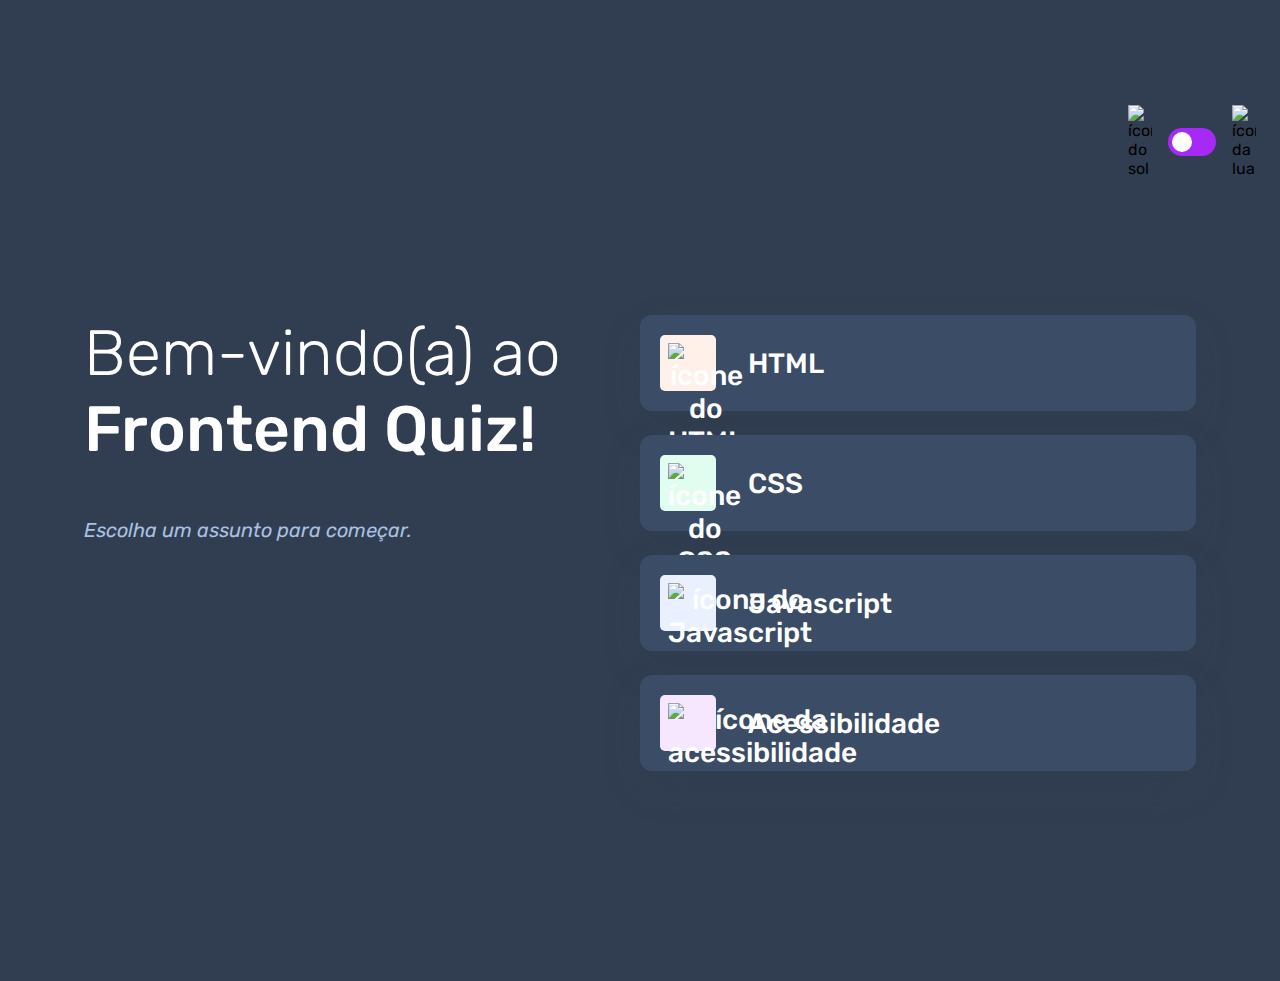
==== index.html @ ee559009 "adaptações das cores para o tema escuro" ====
<!DOCTYPE html>
<html lang="pt-BR">
<head>
    <meta charset="UTF-8">
    <meta name="viewport" content="width=device-width, initial-scale=1.0">
    <link rel="preconnect" href="https://fonts.googleapis.com">
    <link rel="preconnect" href="https://fonts.gstatic.com" crossorigin>
    <link href="https://fonts.googleapis.com/css2?family=Rubik:ital,wght@0,300..900;1,300..900&display=swap" rel="stylesheet">
    <link rel="stylesheet" href="style.css">
    <title>Quiz App</title>
</head>
<body class="escuro">
     <header>
        <div class="tema">
            <img src="./assets/images/icon-sun-dark.svg" alt="ícone do sol">
            <button>
                <div></div>
            </button>
            <img src="./assets/images/icon-moon-dark.svg" alt="ícone da lua">
        </div>
     </header>

     <main>
        <section class="boas_vindas">
            <h1>
                Bem-vindo(a) ao <br> 
                <strong>Frontend Quiz!</strong>
            </h1>
            
            <p>Escolha um assunto para começar.</p>
        </section>

        <section class="assuntos">
            <button class="botao_html">
                <div>
                    <img src="./assets/images/icon-html.svg" alt="ícone do HTML">
                </div>
                HTML
            </button>

            <button class="botao_css">
                <div>
                    <img src="./assets/images/icon-css.svg" alt="ícone do CSS">
                </div>
                CSS
            </button>

            <button class="botao_javascript">
                <div>
                    <img src="./assets/images/icon-js.svg" alt="ícone do Javascript">
                </div>
                Javascript
            </button>

            <button class="botao_acessibilidade">
                <div>
                    <img src="./assets/images/icon-accessibility.svg" alt="ícone da acessibilidade">

                </div>
                Acessibilidade
            </button>
        </section>
     </main>
</body>
</html>
---- style.css ----
*{
    margin: 0;
    padding: 0;
    box-sizing: border-box;
    font-family: "Rubik", sans-serif; 
    -webkit-font-smoothing: antialiased;
}
:root{
    --bg-color:#f4f6fa;
    --purple:#a729f5;
    --primary-text-color: #313e51;
    --secondary-text-color:#626c7f;
    --button-bg:#fff;
    --white:#fff;
    --shadow: 0px 16px 40px 0px rgba(143,160,193,0.14); 
    --bg-html:#fff1e9;
    --bg-css:#e0fdef;
    --bg-javascript:#ebf0ff;
    --bg-acessibilidade:#f6e7ff;
    --bg-mobile: url(./assets/images/pattern-background-mobile-light.svg);
    --bg-desktop:url(./assets/images/pattern-background-desktop-light.svg);
}

body.escuro{
    --bg-color:#313e51;
    --bg-mobile: url(./assets/images/pattern-background-mobile-dark.svg);
    --bg-desktop:url(./assets/images/pattern-background-desktop-dark.svg);
    --primary-text-color: #fff;
    --secondary-text-color:#abc1e1;
    --button-bg:#3b4d66;
    --shadow:0px 16px 40px 0px rgba(49,62,81,0.14);

}

body{
    height: 100svh;
    background: var(--bg-mobile) var(--bg-color) ;
    background-repeat: no-repeat;
    background-size: cover;
}

header{

padding: 16px 24px;
display: flex;
justify-content: flex-end;
}

.tema{
    padding: 8px 0;
    display: flex;
    align-items: center;
    gap: 8px;
}

.tema img{
    width: 16px;
}

.tema button{
    height: 20px;
    width: 32px;
    background: var(--purple);
    border: 0;
    border-radius: 999px;
    padding: 4px;
}

.tema button div{
    background: var(--white);
    width: 12px;
    height: 12px;
    border-radius: 999px;
}

main{
    padding: 32px 24px;
}

.boas_vindas{
    margin-bottom: 40px;
}

.boas_vindas h1{
    font-size: 40px;
    font-weight: 300;
    color: var(--primary-text-color);
    margin-bottom:16px ;
}

.boas_vindas h1 strong{
    font-weight: 500;
}

.boas_vindas p{
    color:var(--secondary-text-color);
    font-size: 14px;
    line-height: 150%;
    font-style: italic;
}

.assuntos{
    display:flex;
    flex-direction: column;
    gap:12px;
}

.assuntos button{
    border: none;
    background: var(--button-bg);
    display: flex;
    align-items: center;
    gap: 16px;
    padding: 12px;
    border-radius: 12px; 
    box-shadow: var(--shadow);
    font-size: 18px;
    font-weight: 500;
    color: var(--primary-text-color);
}

.assuntos button div{
    width: 40px;
    height: 40px;
    padding: 5px;
    border-radius: 5px;
}

.assuntos button img{
    width: 100%;
}

.botao_html div{
    background: var(--bg-html) ;
}

.botao_css div{
    background: var(--bg-css);
}

.botao_javascript div{
    background: var(--bg-javascript);
}

.botao_acessibilidade div{
    background: var(--bg-acessibilidade);
}

@media(min-width:1100px){
    body{
        background: var(--bg-desktop) var(--bg-color);
        background-size: cover;
        background-repeat: no-repeat;

    }

    header{
        margin-block:81px
    }

    .tema {
        gap: 16px;
    }

    .tema img{
        width: 24px;
    }

    .tema button{
        width:48px ;
        height: 28px;
    }

    .tema button div{
        width: 20px;
        height: 20px;
    }

    main{
        display: flex;
        max-width: 1160px;
        margin-inline: auto;

    }

    section{
        width:100%;
    }

    .boas_vindas h1{
        font-size: 64px;
        margin-bottom: 48px;
    }

    .boas_vindas p{
        font-size: 20px;
    }

    .assuntos{
        gap:24px
    }

    .assuntos button{
        font-size: 28px;
        padding: 20px;
        gap: 32px;
    }

    .assuntos button div{
        width: 56px;
        height: 56px;
        padding: 8px;
    }
}
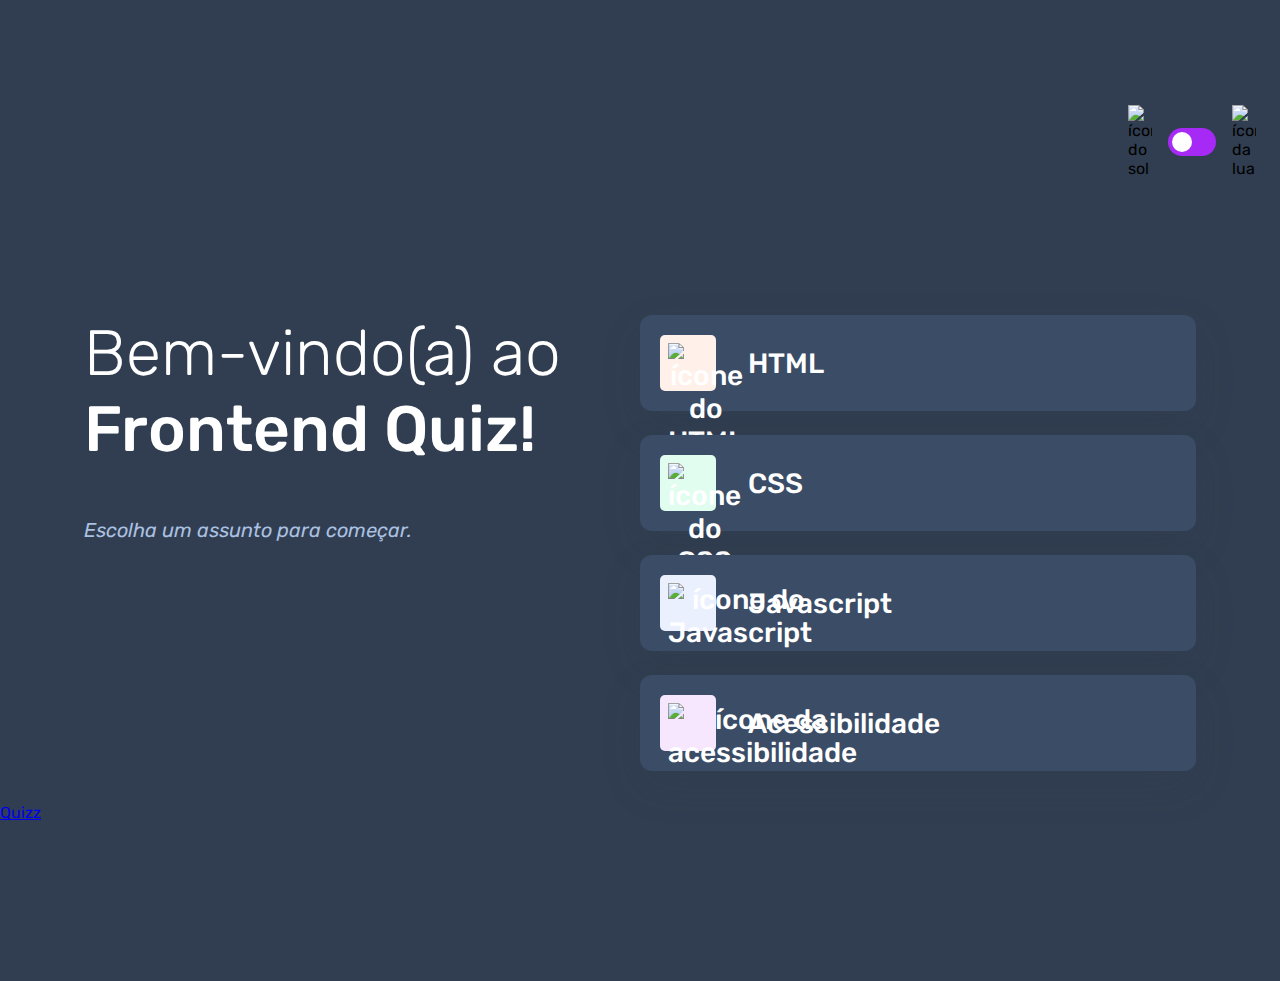
==== commit 7038a7c5: "criação da página do quiz" ====
--- a/index.html
+++ b/index.html
@@ -61,5 +61,6 @@
             </button>
         </section>
      </main>
+     <a href="./pages/quiz/quiz.html">Quizz</a>
 </body>
 </html>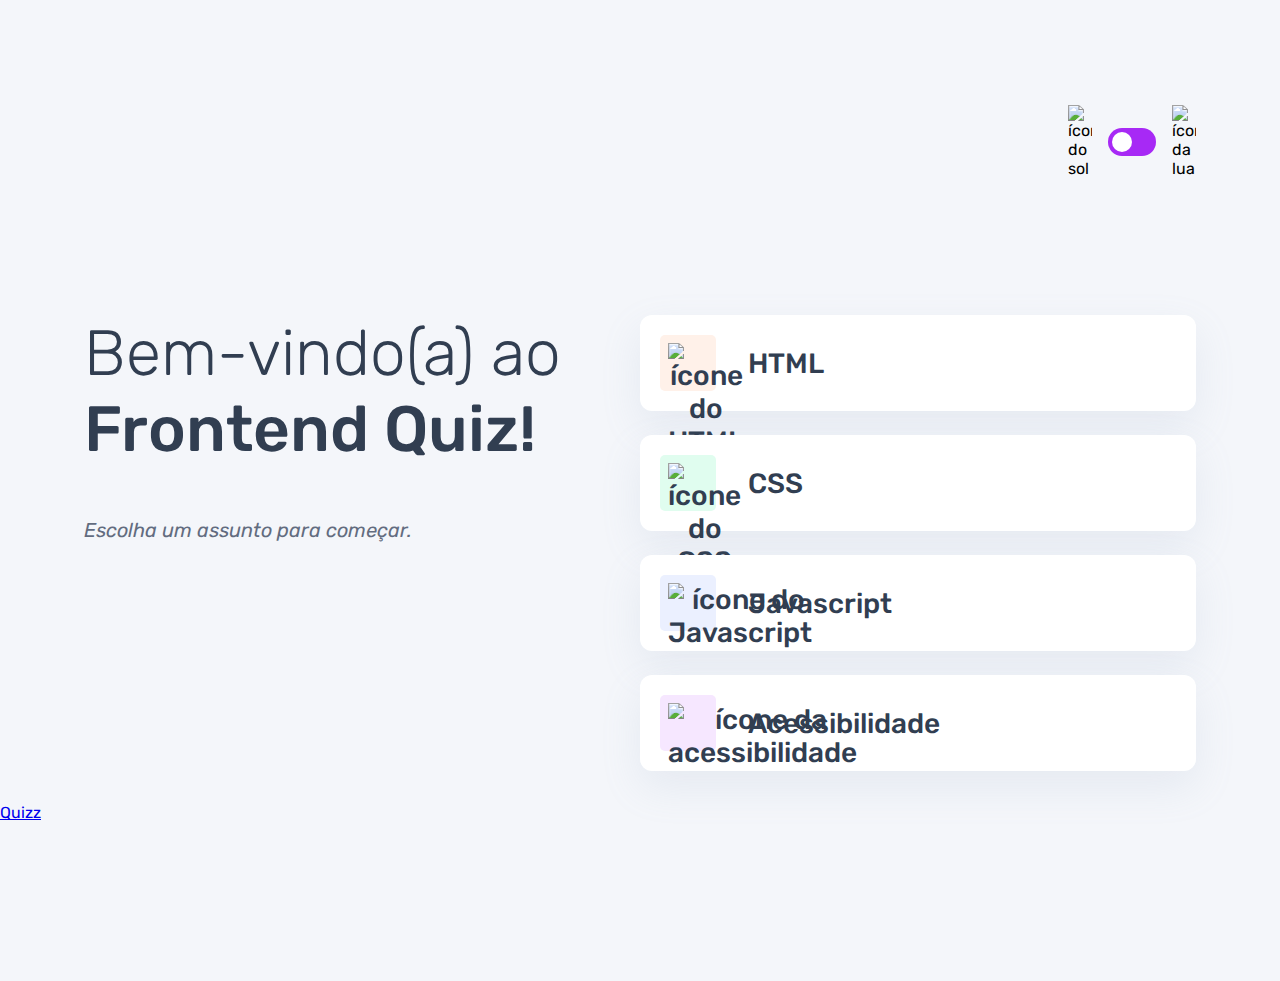
==== commit 1d6e51c3: "primeiros ajustes do tema no javascript" ====
--- a/index.html
+++ b/index.html
@@ -7,9 +7,10 @@
     <link rel="preconnect" href="https://fonts.gstatic.com" crossorigin>
     <link href="https://fonts.googleapis.com/css2?family=Rubik:ital,wght@0,300..900;1,300..900&display=swap" rel="stylesheet">
     <link rel="stylesheet" href="style.css">
+    <script src="./script.js" defer></script>
     <title>Quiz App</title>
 </head>
-<body class="escuro">
+<body>
      <header>
         <div class="tema">
             <img src="./assets/images/icon-sun-dark.svg" alt="ícone do sol">
--- a/style.css
+++ b/style.css
@@ -44,6 +44,8 @@
 padding: 16px 24px;
 display: flex;
 justify-content: flex-end;
+max-width: 1160px;
+margin-inline: auto;
 }
 
 .tema{
@@ -64,6 +66,8 @@
     border: 0;
     border-radius: 999px;
     padding: 4px;
+    display: flex;
+    
 }
 
 .tema button div{
@@ -155,7 +159,7 @@
     }
 
     header{
-        margin-block:81px
+        margin-block:81px;
     }
 
     .tema {
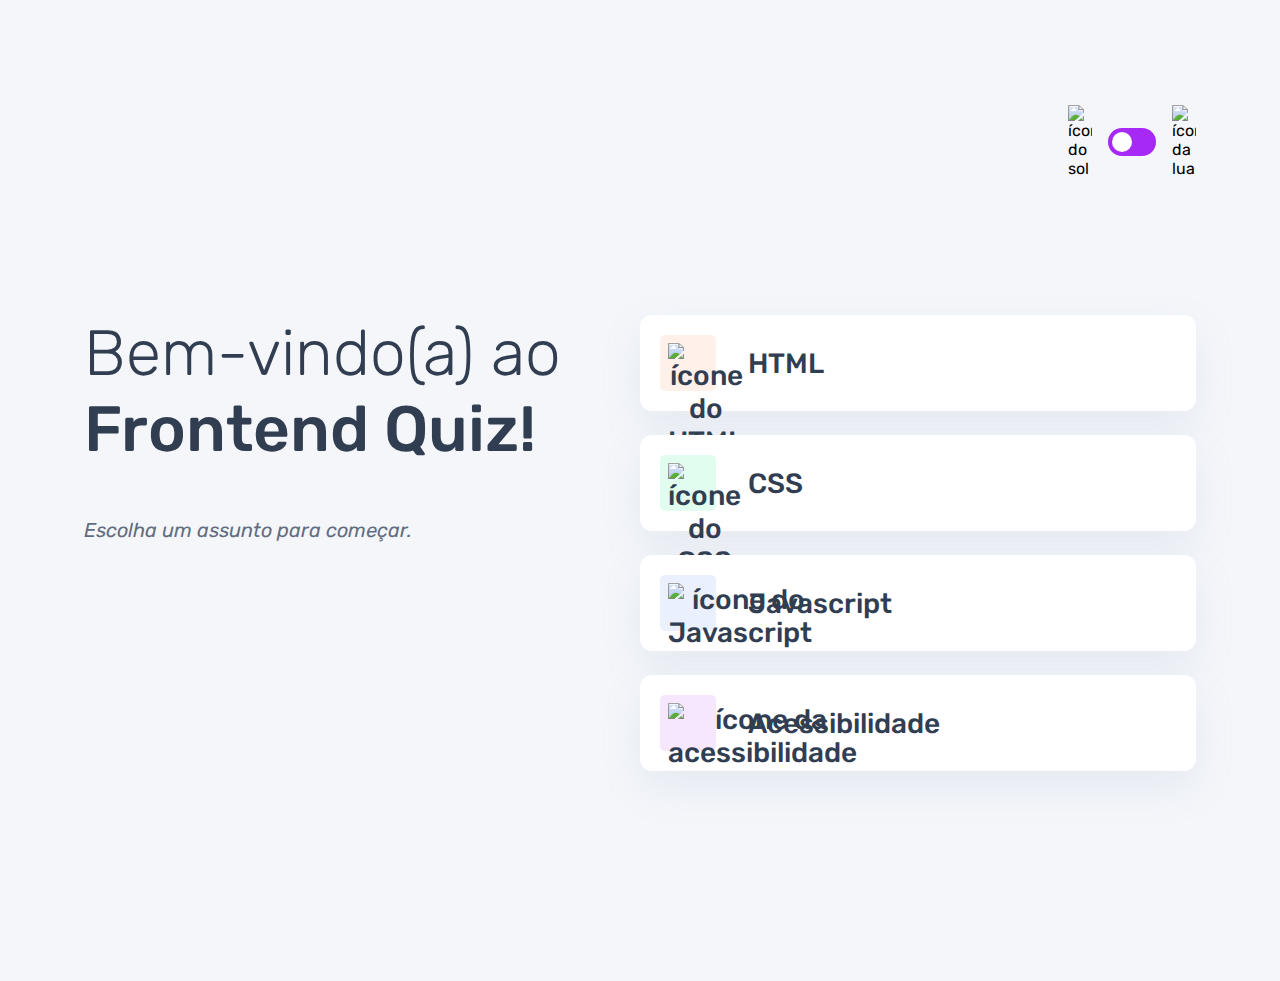
==== commit 46d9647a: "adicionada a função para escolher o tema do quiz no index.html" ====
--- a/index.html
+++ b/index.html
@@ -7,7 +7,7 @@
     <link rel="preconnect" href="https://fonts.gstatic.com" crossorigin>
     <link href="https://fonts.googleapis.com/css2?family=Rubik:ital,wght@0,300..900;1,300..900&display=swap" rel="stylesheet">
     <link rel="stylesheet" href="style.css">
-    <script src="./script.js" defer></script>
+    <script src="./script.js" type="module"></script>
     <title>Quiz App</title>
 </head>
 <body>
@@ -62,6 +62,5 @@
             </button>
         </section>
      </main>
-     <a href="./pages/quiz/quiz.html">Quizz</a>
 </body>
 </html>--- a/style.css
+++ b/style.css
@@ -67,6 +67,7 @@
     border-radius: 999px;
     padding: 4px;
     display: flex;
+    cursor: pointer;
     
 }
 
@@ -121,6 +122,7 @@
     font-size: 18px;
     font-weight: 500;
     color: var(--primary-text-color);
+    cursor: pointer;
 }
 
 .assuntos button div{
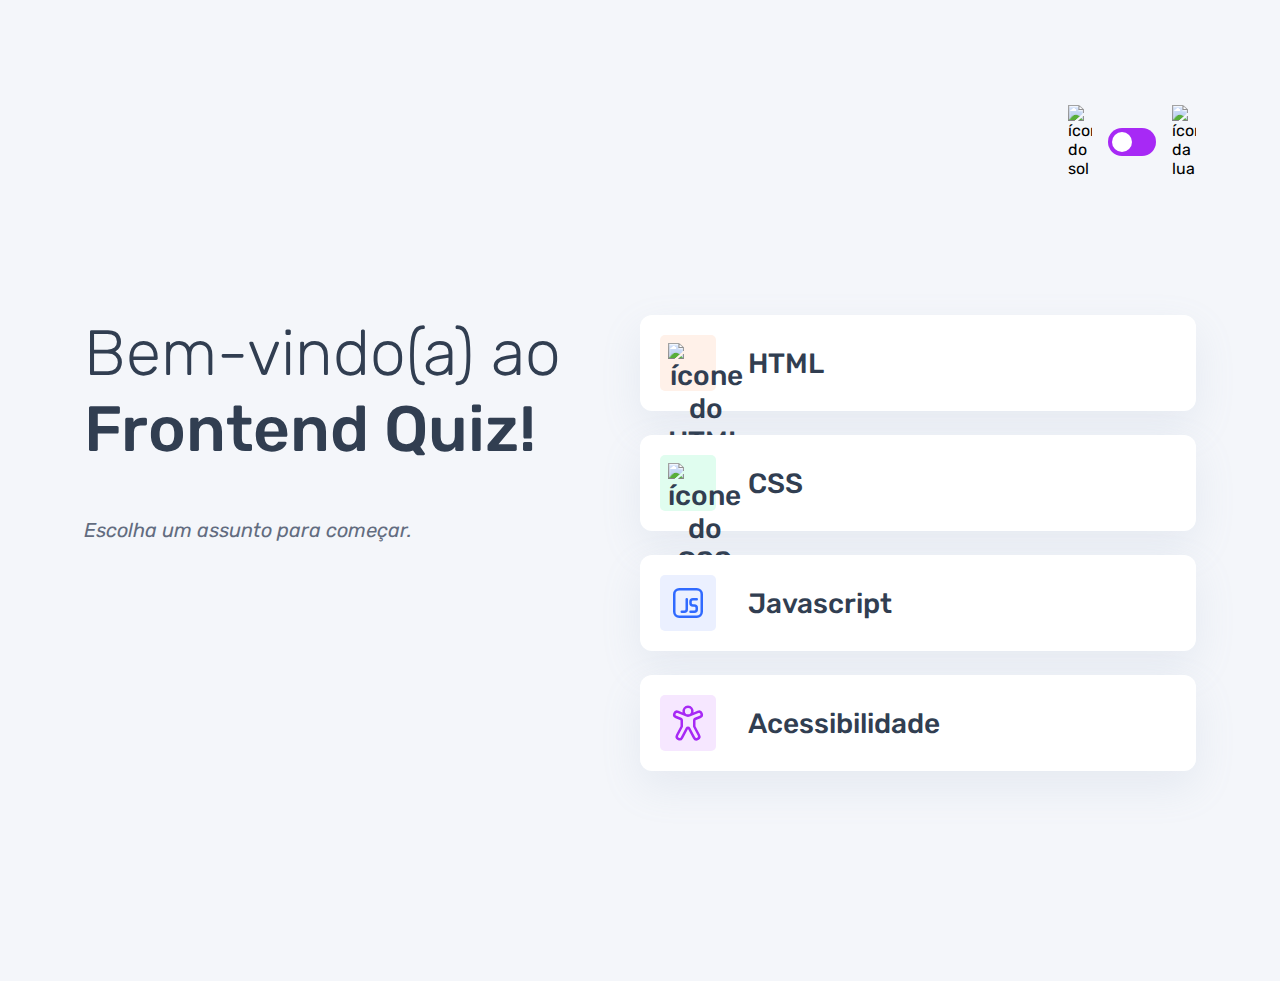
==== commit 55769e66: "alteração dinâmica do assunto da página" ====
--- a/index.html
+++ b/index.html
@@ -48,14 +48,14 @@
 
             <button class="botao_javascript">
                 <div>
-                    <img src="./assets/images/icon-js.svg" alt="ícone do Javascript">
+                    <img src="./assets/images/icon-javascript.svg" alt="ícone do Javascript">
                 </div>
                 Javascript
             </button>
 
             <button class="botao_acessibilidade">
                 <div>
-                    <img src="./assets/images/icon-accessibility.svg" alt="ícone da acessibilidade">
+                    <img src="./assets/images/icon-acessibilidade.svg" alt="ícone da acessibilidade">
 
                 </div>
                 Acessibilidade
